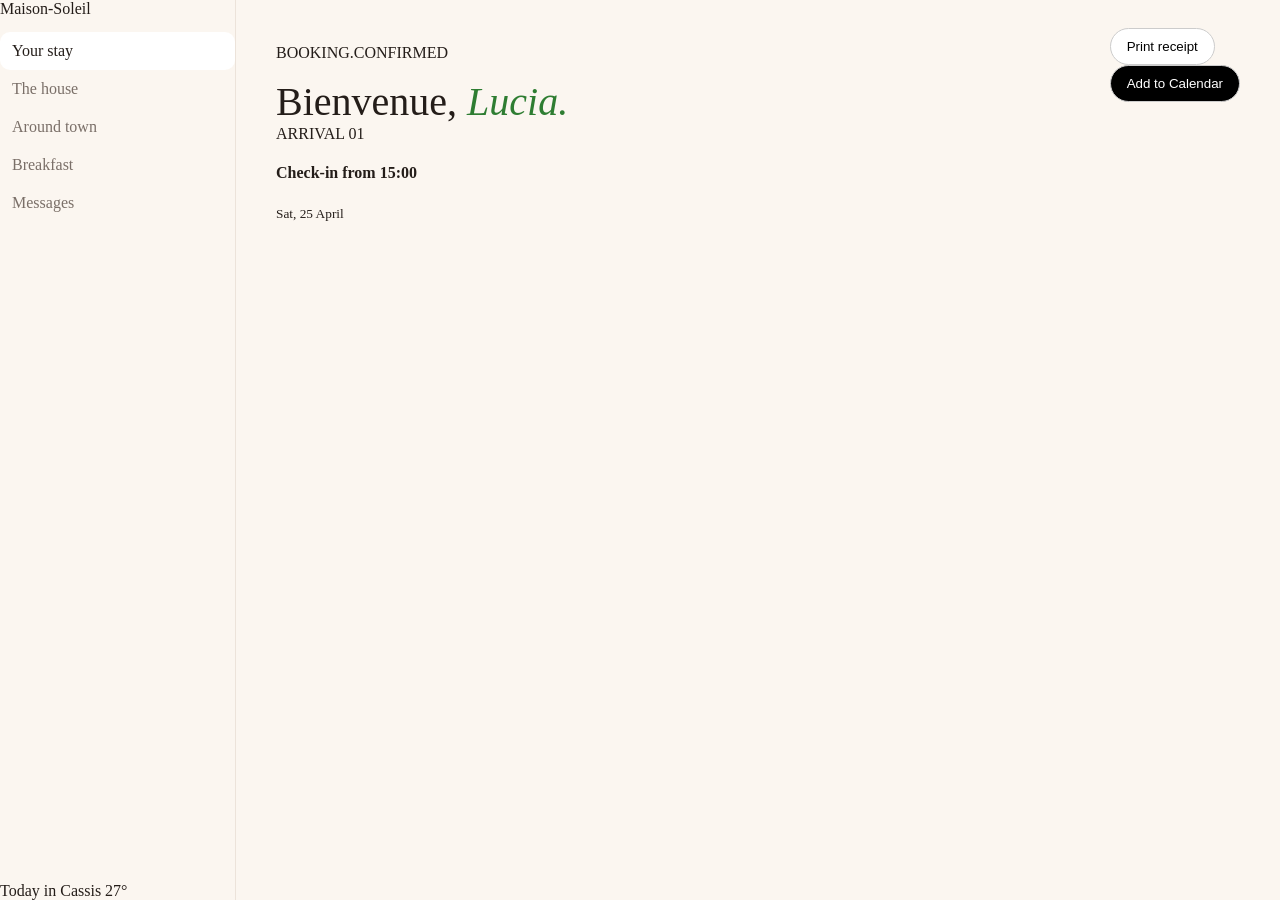
==== maison-soleil/index.html @ 10926ec3 "Adding my initial project setup files" ====
<!DOCTYPE html>
<html lang="en">
<head>
    <meta charset="UTF-8">
    <meta name="viewport" content="width=device-width, initial-scale=1.0">
    <title>Maison-soleil</title>
    <link rel="stylesheet" href="style.css">
</head>
<body>
    <div class="app">
        <aside>
            <div class="brand">Maison-Soleil</div>
                <nav>
                <a href="#" class="on">Your stay</a>
                <a href="#">The house</a>
                <a href="#">Around town</a>
                <a href="#">Breakfast</a>
                <a href="#">Messages</a>
                </nav>
            <div class="weather">Today in Cassis 27°</div>
        </aside>

        <main>
            <div class="top">
                <div>
                    <p class="label">BOOKING.CONFIRMED</p>
                    <h1>Bienvenue, <em>Lucia.</em></h1>
                </div>
                <div class="buttons">
                    <button>Print receipt</button>
                    <button class="dark">Add to Calendar</button>
                </div>
            </div>
            <div class="highlights">
                <div class="highlight">
                    <div class="highlight-top">
                        <span>ARRIVAL</span>
                        <span>01</span>
                    </div>
                    <h4>Check-in from 15:00</h4>
                    <small>Sat, 25 April</small>
                </div>
            </div>
        </main>
    </div>
</body>
---- maison-soleil/style.css ----
.app{
    display: grid;
    grid-template-columns: 236px 1fr;
    min-height: 100vh;
}
body{
    margin: 0;
    background-color: #fbf6f0;
    color: #241d19;
}
aside {
    border-right: 1px solid #ece3da;
    display: flex;
    flex-direction: column;
    gap: 14px;
}
main{
    padding: 28px 40px;
}
.weather {
    margin-top: auto;
}
nav a {
    display: block;
    padding: 10px 12px;
    border-radius: 10px;
    color: #7a6f68;
    text-decoration: none;
}
nav a.on {
    background-color: white;
    color: #241d19;
}
.top {
    display: flex;
    justify-content: space-between;
}
button {
    padding: 10px 16px;
    border: 1px solid #cccccc;
    border-radius: 99px;
    background-color: white;
    cursor: pointer;
    display: flex;
    gap: 12px;
}
button.dark {
    background-color: black;
    color: white;
}
.page-top {
    display: flex;
    justify-content: space-between;
    align-items: flex-start;
}
h1 {
    font-size: 40px;
    font-weight: 400;
    margin: 6px 0 0;
}
h1 em {
    color: #2e7d32;
}
label {
    font-size: 11px;
    letter-spacing: 0.14em;
    color: #888888;
    margin: 0;
}
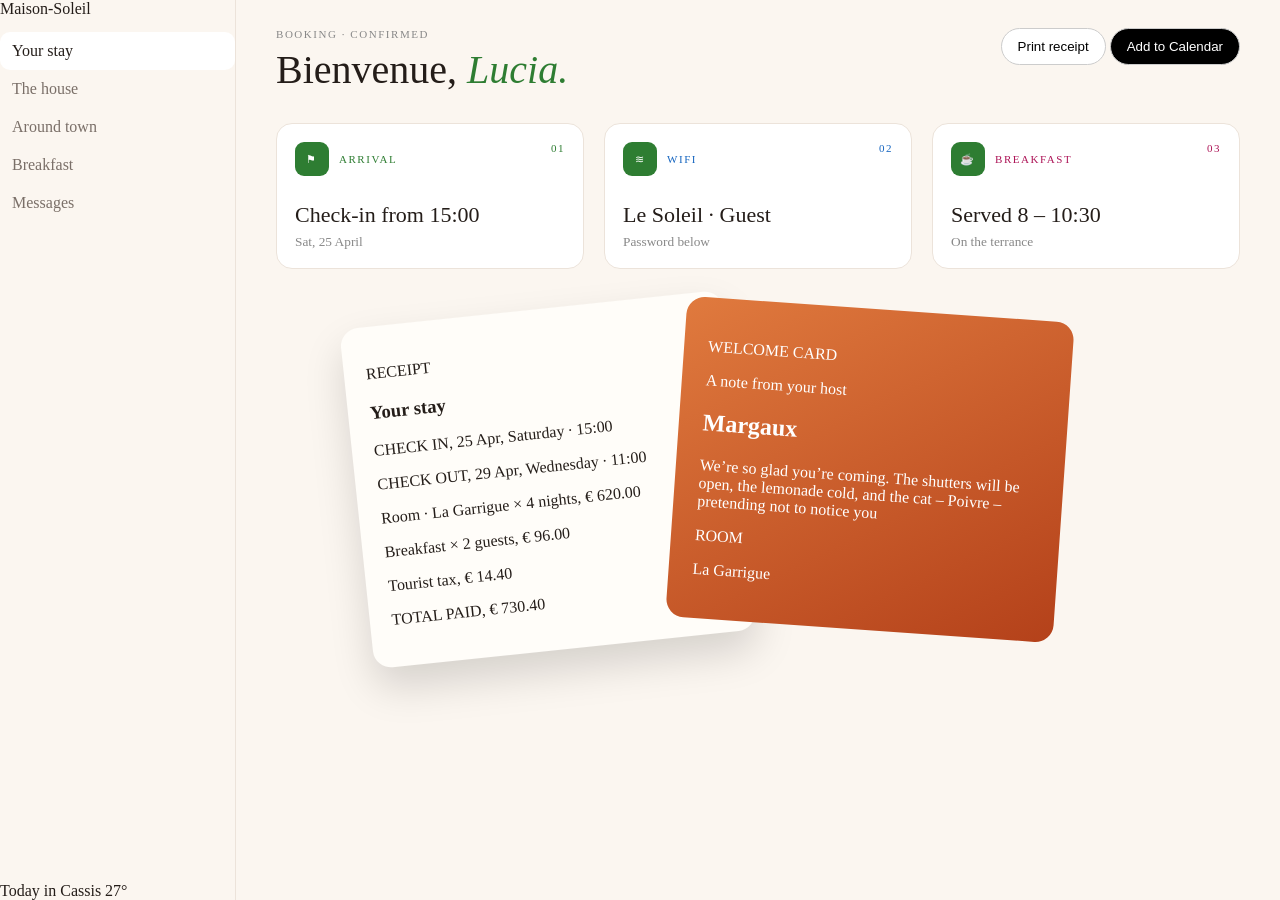
==== commit d924614d: "Photographic Assignment" ====
--- a/maison-soleil/index.html
+++ b/maison-soleil/index.html
@@ -23,7 +23,7 @@
         <main>
             <div class="top">
                 <div>
-                    <p class="label">BOOKING.CONFIRMED</p>
+                    <p class="label">BOOKING · CONFIRMED</p>
                     <h1>Bienvenue, <em>Lucia.</em></h1>
                 </div>
                 <div class="buttons">
@@ -31,14 +31,59 @@
                     <button class="dark">Add to Calendar</button>
                 </div>
             </div>
-            <div class="highlights">
-                <div class="highlight">
-                    <div class="highlight-top">
-                        <span>ARRIVAL</span>
-                        <span>01</span>
+            <div class="cards">
+                <div class="info c1">
+                    <div class="info-top">
+                        <div class="info-left">
+                            <div class="badge">⚑</div>
+                            <span>ARRIVAL</span>
+                        </div>
+                            <span>01</span>
                     </div>
                     <h4>Check-in from 15:00</h4>
                     <small>Sat, 25 April</small>
+                </div>
+                <div class="info c2">
+                    <div class="info-top">
+                        <div class="info-left">
+                            <div class="badge">≋</div>
+                            <span>WIFI</span>
+                        </div>
+                        <span>02</span>
+                    </div>
+                    <h4>Le Soleil · Guest</h4>
+                    <small>Password below</small>
+                </div> 
+                <div class="info c3">
+                    <div class="info-top">
+                        <div class="info-left">
+                            <div class="badge">☕</div>
+                            <span>BREAKFAST</span>
+                        </div>
+                            <span>03</span>
+                    </div>
+                    <h4>Served 8 – 10:30</h4>
+                    <small>On the terrance</small>
+                </div>
+                <div class="stage">
+                    <div class="receipt">
+                        <p class="small-label">RECEIPT</p>
+                        <h3>Your stay</h3>
+                        <p>CHECK IN, 25 Apr, Saturday · 15:00</p>
+                        <p>CHECK OUT, 29 Apr, Wednesday · 11:00</p>
+                        <p>Room · La Garrigue × 4 nights, € 620.00</p>
+                        <p>Breakfast × 2 guests, € 96.00</p>
+                        <p>Tourist tax, € 14.40</p>
+                        <p>TOTAL PAID, € 730.40</p>
+                    </div>
+                    <div class="welcome">
+                        <p class="small-label">WELCOME CARD</p>
+                        <p>A note from your host</p>
+                        <h2>Margaux</h2>
+                        <p>We’re so glad you’re coming. The shutters will be open, the lemonade cold, and the cat – Poivre – pretending not to notice you</p>
+                        <p class="small-label">ROOM</p>
+                        <p>La Garrigue</p>
+                    </div>
                 </div>
             </div>
         </main>
--- a/maison-soleil/style.css
+++ b/maison-soleil/style.css
@@ -34,6 +34,7 @@
 .top {
     display: flex;
     justify-content: space-between;
+    align-items: flex-start;
 }
 button {
     padding: 10px 16px;
@@ -41,17 +42,15 @@
     border-radius: 99px;
     background-color: white;
     cursor: pointer;
+
+.buttons {
     display: flex;
     gap: 12px;
+}
 }
 button.dark {
     background-color: black;
     color: white;
-}
-.page-top {
-    display: flex;
-    justify-content: space-between;
-    align-items: flex-start;
 }
 h1 {
     font-size: 40px;
@@ -61,10 +60,92 @@
 h1 em {
     color: #2e7d32;
 }
-label {
+.label {
     font-size: 11px;
     letter-spacing: 0.14em;
     color: #888888;
     margin: 0;
 }
-
+.cards {
+    display: grid;
+    grid-template-columns: repeat(3, 1fr);
+    gap: 20px;
+    margin-top: 30px;
+}
+.info {
+    background-color: white;
+    border: 1px solid #ece3da;
+    border-radius: 16px;
+    padding: 18px;
+}
+.info-top {
+    display: flex;
+    justify-content: space-between;
+    font-size: 11px;
+    letter-spacing: 0.14em;
+}
+.info h4 {
+    font-size: 22px;
+    font-weight: 400;
+    margin: 26px 0 4px;
+}
+.info small {
+    color: #888888;
+}
+.c1 .info-top {
+    color: #2e7d32;
+}
+.c2 .info-top {
+    color: #1565c0;
+}
+.c3 .info-top {
+    color: #ad1457;
+}
+.info-left {
+    display: flex;
+    align-items: center;
+    gap: 10px;
+}
+.badge {
+    height: 34px;
+    width: 34px;
+    border-radius: 9px;
+    background-color: #2e7d32;
+    color: white;
+    display: grid;
+    place-items: center;
+}
+.receipt {
+    width: 340px;
+    background-color: #fffdf9;
+    padding: 22px;
+    border-radius: 18px;
+    box-shadow: 0 20px 40px rgba(0, 0, 0, 0.15);
+    position: absolute;
+    top: 20px;
+    left: 80px;
+    transform: rotate(-6deg);
+    transition: transform 0.5s ease-in-out;
+}
+.welcome {
+    width: 340px;
+    padding: 24px;
+    border-radius: 18px;
+    color: white;
+    background: linear-gradient(150deg, #e07a3e, #b4411a);
+    position: absolute;
+    top: 20px;
+    left: 400px;
+    transform: rotate(4deg);
+    transition: transform 0.5s ease-in-out;
+}
+.stage {
+    position: relative;
+    height: 420px;
+}
+.stage:hover .receipt {
+    transform: translate(-60px) rotate(-10deg);
+}
+.stage:hover .welcome {
+    transform: translate(60px) rotate(8deg);
+}
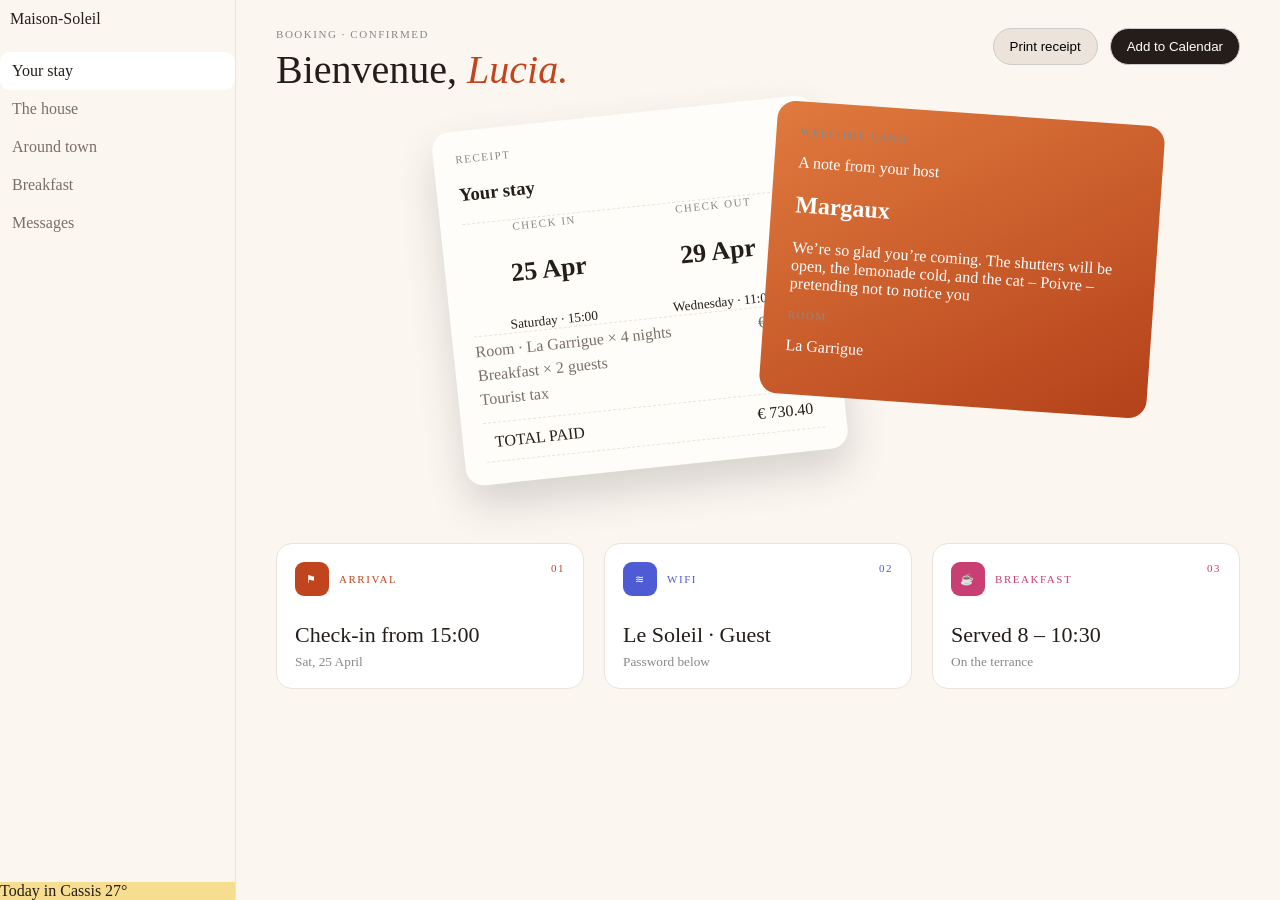
==== commit dacbbe95: "Added today[15/10]class" ====
--- a/maison-soleil/index.html
+++ b/maison-soleil/index.html
@@ -31,6 +31,53 @@
                     <button class="dark">Add to Calendar</button>
                 </div>
             </div>
+            <!-- Stage -->
+            <div class="stage">
+                <div class="receipt">
+                    <p class="small-label">RECEIPT</p>
+                    <h3>Your stay</h3>
+
+                    <div class="dates">
+                        <div>
+                            <p class="label">CHECK IN</p>
+                            <h3 class="big">25 Apr</h3> 
+                            <small>Saturday · 15:00</small>
+                        </div>
+                        <div>
+                            <p class="label">CHECK OUT</p>
+                            <h3 class="big">29 Apr</h3> 
+                            <small>Wednesday · 11:00</small>
+                        </div>
+                    </div>
+                    <!--  -->
+                    <div class="line">
+                        <span>Room · La Garrigue × 4 nights</span> 
+                        <span>€ 620.00</span>
+                    </div>
+                    <div class="line">
+                        <span>Breakfast × 2 guests</span> 
+                        <span>€ 96.00</span>
+                    </div>
+                    <div class="line">
+                        <span>Tourist tax</span> 
+                        <span>€ 14.40</span>
+                    </div>
+                    <div class="sum">
+                        <span>TOTAL PAID</span>
+                        <span>€ 730.40</span>
+                    </div>
+                </div>
+
+                <div class="welcome">
+                    <p class="small-label">WELCOME CARD</p>
+                    <p>A note from your host</p>
+                    <h2>Margaux</h2>
+                    <p>We’re so glad you’re coming. The shutters will be open, the lemonade cold, and the cat – Poivre – pretending not to notice you</p>
+                    <p class="small-label">ROOM</p>
+                    <p>La Garrigue</p>
+                </div>
+            </div>
+            <!--  -->
             <div class="cards">
                 <div class="info c1">
                     <div class="info-top">
@@ -65,27 +112,8 @@
                     <h4>Served 8 – 10:30</h4>
                     <small>On the terrance</small>
                 </div>
-                <div class="stage">
-                    <div class="receipt">
-                        <p class="small-label">RECEIPT</p>
-                        <h3>Your stay</h3>
-                        <p>CHECK IN, 25 Apr, Saturday · 15:00</p>
-                        <p>CHECK OUT, 29 Apr, Wednesday · 11:00</p>
-                        <p>Room · La Garrigue × 4 nights, € 620.00</p>
-                        <p>Breakfast × 2 guests, € 96.00</p>
-                        <p>Tourist tax, € 14.40</p>
-                        <p>TOTAL PAID, € 730.40</p>
-                    </div>
-                    <div class="welcome">
-                        <p class="small-label">WELCOME CARD</p>
-                        <p>A note from your host</p>
-                        <h2>Margaux</h2>
-                        <p>We’re so glad you’re coming. The shutters will be open, the lemonade cold, and the cat – Poivre – pretending not to notice you</p>
-                        <p class="small-label">ROOM</p>
-                        <p>La Garrigue</p>
-                    </div>
+                    
                 </div>
-            </div>
         </main>
     </div>
 </body>
--- a/maison-soleil/style.css
+++ b/maison-soleil/style.css
@@ -40,16 +40,15 @@
     padding: 10px 16px;
     border: 1px solid #cccccc;
     border-radius: 99px;
-    background-color: white;
+    background-color: #ece3da;
     cursor: pointer;
-
+}
 .buttons {
     display: flex;
     gap: 12px;
 }
-}
 button.dark {
-    background-color: black;
+    background-color: #241d19;
     color: white;
 }
 h1 {
@@ -58,7 +57,7 @@
     margin: 6px 0 0;
 }
 h1 em {
-    color: #2e7d32;
+    color: #c0451f;
 }
 .label {
     font-size: 11px;
@@ -66,6 +65,24 @@
     color: #888888;
     margin: 0;
 }
+.small-label {
+    font-size: 11px;
+    letter-spacing: 0.14em;
+    color: #888888;
+    margin: 0;
+}
+.big {
+    font-size: 26px;
+}
+
+.brand {
+    padding: 10px;
+}
+
+.weather {
+    background-color: #f6dd8f;
+}
+
 .cards {
     display: grid;
     grid-template-columns: repeat(3, 1fr);
@@ -93,14 +110,24 @@
     color: #888888;
 }
 .c1 .info-top {
-    color: #2e7d32;
+    color: #c0451f;
 }
 .c2 .info-top {
-    color: #1565c0;
+    color: #4f5bd5;
 }
 .c3 .info-top {
-    color: #ad1457;
-}
+    color: #c93f74;
+}
+.c1 .badge {
+    background-color: #c0451f;
+}
+.c2 .badge {
+    background-color: #4f5bd5;
+}
+.c3 .badge {
+    background-color: #c93f74;
+}
+
 .info-left {
     display: flex;
     align-items: center;
@@ -110,7 +137,6 @@
     height: 34px;
     width: 34px;
     border-radius: 9px;
-    background-color: #2e7d32;
     color: white;
     display: grid;
     place-items: center;
@@ -123,8 +149,8 @@
     box-shadow: 0 20px 40px rgba(0, 0, 0, 0.15);
     position: absolute;
     top: 20px;
-    left: 80px;
-    transform: rotate(-6deg);
+    left: 50%;
+    transform: translate(-310px) rotate(-6deg);
     transition: transform 0.5s ease-in-out;
 }
 .welcome {
@@ -135,8 +161,8 @@
     background: linear-gradient(150deg, #e07a3e, #b4411a);
     position: absolute;
     top: 20px;
-    left: 400px;
-    transform: rotate(4deg);
+    left: 50%;
+    transform: translate(10px) rotate(4deg);
     transition: transform 0.5s ease-in-out;
 }
 .stage {
@@ -144,8 +170,31 @@
     height: 420px;
 }
 .stage:hover .receipt {
-    transform: translate(-60px) rotate(-10deg);
+    transform: translate(-350px) rotate(-10deg);
 }
 .stage:hover .welcome {
-    transform: translate(60px) rotate(8deg);
+    transform: translate(50px) rotate(8deg);
+}
+.line {
+    display: flex;
+    justify-content: space-between;
+    margin: 6px 0;
+    color: #7a6f68;
+}
+.dates {
+    display: flex;
+    justify-content: space-around;
+    text-align: center;
+    border-top: 1px dashed #ece3da;
+    border-bottom: 1px dashed #ece3da;
+    margin-top: 14px 0px;
+    padding-top: 12px 0px;
+}
+.sum {
+    display: flex;
+    justify-content: space-between;
+    border-top: 1px dashed #ece3da;
+    border-bottom: 1px dashed #ece3da; 
+    margin-top: 14px;
+    padding: 10px 10px;
 }
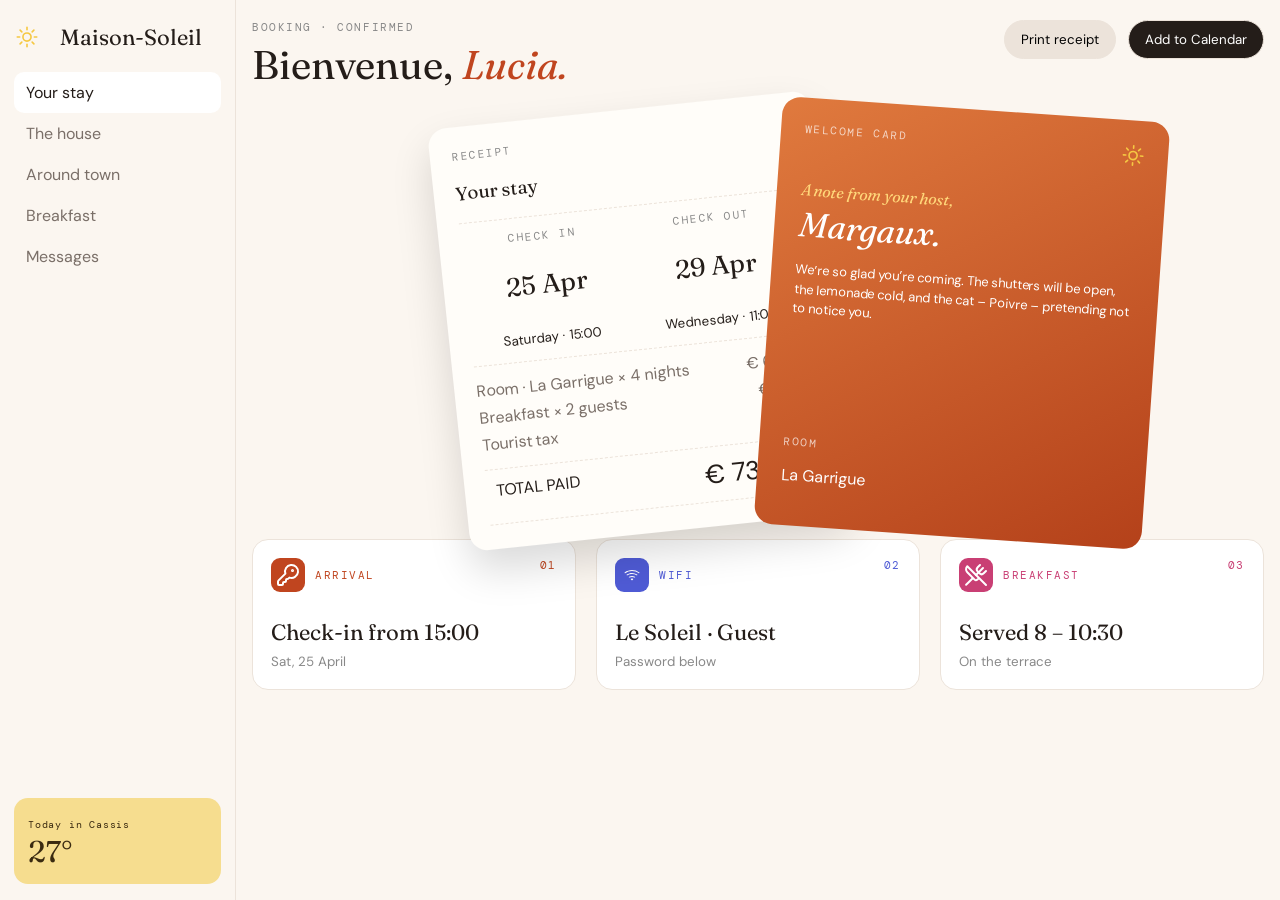
==== commit 571302b1: "Completed Maison-soleil" ====
--- a/maison-soleil/index.html
+++ b/maison-soleil/index.html
@@ -5,11 +5,20 @@
     <meta name="viewport" content="width=device-width, initial-scale=1.0">
     <title>Maison-soleil</title>
     <link rel="stylesheet" href="style.css">
+    <link rel="preconnect" href="https://fonts.googleapis.com">
+    <link rel="preconnect" href="https://fonts.gstatic.com" crossorigin>
+    <link href="https://fonts.googleapis.com/css2?family=Fraunces:ital,opsz,wght@0,9..144,400;1,9..144,400&family=DM+Sans:wght@400;500&family=DM+Mono&display=swap" rel="stylesheet">
 </head>
 <body>
     <div class="app">
         <aside>
-            <div class="brand">Maison-Soleil</div>
+            <div class="logo">
+                <div class="brand-sun"><svg xmlns="http://www.w3.org/2000/svg" fill="none" viewBox="0 0 24 24" stroke-width="1.5" stroke="currentColor" class="size-6">
+                            <path stroke-linecap="round" stroke-linejoin="round" d="M12 3v2.25m6.364.386-1.591 1.591M21 12h-2.25m-.386 6.364-1.591-1.591M12 18.75V21m-4.773-4.227-1.591 1.591M5.25 12H3m4.227-4.773L5.636 5.636M15.75 12a3.75 3.75 0 1 1-7.5 0 3.75 3.75 0 0 1 7.5 0Z" />
+                            </svg>
+                </div>
+                <div class="brand">Maison-Soleil</div>
+            </div>
                 <nav>
                 <a href="#" class="on">Your stay</a>
                 <a href="#">The house</a>
@@ -17,7 +26,10 @@
                 <a href="#">Breakfast</a>
                 <a href="#">Messages</a>
                 </nav>
-            <div class="weather">Today in Cassis 27°</div>
+            <div class="weather">
+                <span class="weather-label">Today in Cassis</span>
+                <strong class="weather-temp">27°</strong>
+            </div>
         </aside>
 
         <main>
@@ -64,17 +76,23 @@
                     </div>
                     <div class="sum">
                         <span>TOTAL PAID</span>
-                        <span>€ 730.40</span>
+                        <span class="amount">€ 730.40</span>
                     </div>
                 </div>
 
                 <div class="welcome">
+                    <div class="sun"><svg xmlns="http://www.w3.org/2000/svg" fill="none" viewBox="0 0 24 24" stroke-width="1.5" stroke="currentColor" class="size-6">
+                        <path stroke-linecap="round" stroke-linejoin="round" d="M12 3v2.25m6.364.386-1.591 1.591M21 12h-2.25m-.386 6.364-1.591-1.591M12 18.75V21m-4.773-4.227-1.591 1.591M5.25 12H3m4.227-4.773L5.636 5.636M15.75 12a3.75 3.75 0 1 1-7.5 0 3.75 3.75 0 0 1 7.5 0Z" />
+                        </svg>
+                    </div>
                     <p class="small-label">WELCOME CARD</p>
-                    <p>A note from your host</p>
-                    <h2>Margaux</h2>
-                    <p>We’re so glad you’re coming. The shutters will be open, the lemonade cold, and the cat – Poivre – pretending not to notice you</p>
-                    <p class="small-label">ROOM</p>
-                    <p>La Garrigue</p>
+                    <p class="note">A note from your host,</p>
+                    <h2>Margaux.</h2>
+                    <p class="msg">We’re so glad you’re coming. The shutters will be open, the lemonade cold, and the cat – Poivre – pretending not to notice you.</p>
+                    <div class="room">
+                        <p class="small-label">ROOM</p>
+                        <p>La Garrigue</p>
+                    </div>
                 </div>
             </div>
             <!--  -->
@@ -82,7 +100,8 @@
                 <div class="info c1">
                     <div class="info-top">
                         <div class="info-left">
-                            <div class="badge">⚑</div>
+                            <div class="badge"><svg xmlns="http://www.w3.org/2000/svg" width="24" height="24" viewBox="0 0 24 24" fill="none" stroke="currentColor" stroke-width="2" stroke-linecap="round" stroke-linejoin="round" class="lucide lucide-key-round preview-icon"><path d="M2.586 17.414A2 2 0 0 0 2 18.828V21a1 1 0 0 0 1 1h3a1 1 0 0 0 1-1v-1a1 1 0 0 1 1-1h1a1 1 0 0 0 1-1v-1a1 1 0 0 1 1-1h.172a2 2 0 0 0 1.414-.586l.814-.814a6.5 6.5 0 1 0-4-4z"/><circle cx="16.5" cy="7.5" r=".5" fill="currentColor"/></svg>
+                            </div>
                             <span>ARRIVAL</span>
                         </div>
                             <span>01</span>
@@ -93,7 +112,11 @@
                 <div class="info c2">
                     <div class="info-top">
                         <div class="info-left">
-                            <div class="badge">≋</div>
+                            <div class="badge"><svg xmlns="http://www.w3.org/2000/svg" width="16" height="16" fill="currentColor" class="bi bi-wifi" viewBox="0 0 16 16">
+                                                <path d="M15.384 6.115a.485.485 0 0 0-.047-.736A12.44 12.44 0 0 0 8 3C5.259 3 2.723 3.882.663 5.379a.485.485 0 0 0-.048.736.52.52 0 0 0 .668.05A11.45 11.45 0 0 1 8 4c2.507 0 4.827.802 6.716 2.164.205.148.49.13.668-.049"/>
+                                                <path d="M13.229 8.271a.482.482 0 0 0-.063-.745A9.46 9.46 0 0 0 8 6c-1.905 0-3.68.56-5.166 1.526a.48.48 0 0 0-.063.745.525.525 0 0 0 .652.065A8.46 8.46 0 0 1 8 7a8.46 8.46 0 0 1 4.576 1.336c.206.132.48.108.653-.065m-2.183 2.183c.226-.226.185-.605-.1-.75A6.5 6.5 0 0 0 8 9c-1.06 0-2.062.254-2.946.704-.285.145-.326.524-.1.75l.015.015c.16.16.407.19.611.09A5.5 5.5 0 0 1 8 10c.868 0 1.69.201 2.42.56.203.1.45.07.61-.091zM9.06 12.44c.196-.196.198-.52-.04-.66A2 2 0 0 0 8 11.5a2 2 0 0 0-1.02.28c-.238.14-.236.464-.04.66l.706.706a.5.5 0 0 0 .707 0l.707-.707z"/>
+                                                </svg>
+                            </div>
                             <span>WIFI</span>
                         </div>
                         <span>02</span>
@@ -104,16 +127,17 @@
                 <div class="info c3">
                     <div class="info-top">
                         <div class="info-left">
-                            <div class="badge">☕</div>
+                            <div class="badge"><svg xmlns="http://www.w3.org/2000/svg" width="24" height="24" viewBox="0 0 24 24" fill="none" stroke="currentColor" stroke-width="2" stroke-linecap="round" stroke-linejoin="round" class="lucide lucide-utensils-crossed preview-icon"><path d="m16 2-2.3 2.3a3 3 0 0 0 0 4.2l1.8 1.8a3 3 0 0 0 4.2 0L22 8"/><path d="M15 15 3.3 3.3a4.2 4.2 0 0 0 0 6l7.3 7.3c.7.7 2 .7 2.8 0L15 15Zm0 0 7 7"/><path d="m2.1 21.8 6.4-6.3"/><path d="m19 5-7 7"/></svg></div>
                             <span>BREAKFAST</span>
                         </div>
                             <span>03</span>
                     </div>
                     <h4>Served 8 – 10:30</h4>
-                    <small>On the terrance</small>
+                    <small>On the terrace</small>
                 </div>
                     
                 </div>
         </main>
     </div>
-</body>+</body>
+</html>
--- a/maison-soleil/style.css
+++ b/maison-soleil/style.css
@@ -4,18 +4,23 @@
     min-height: 100vh;
 }
 body{
+    font-family: "DM Sans", system-ui, sans-serif;
     margin: 0;
     background-color: #fbf6f0;
     color: #241d19;
 }
+.label, .small-label, .info-top {
+    font-family: "DM Mono", monospace;
+}
 aside {
     border-right: 1px solid #ece3da;
     display: flex;
     flex-direction: column;
     gap: 14px;
+    padding: 16px 14px;
 }
 main{
-    padding: 28px 40px;
+    padding: 20px 16px;
 }
 .weather {
     margin-top: auto;
@@ -38,10 +43,11 @@
 }
 button {
     padding: 10px 16px;
-    border: 1px solid #cccccc;
+    border: 1px solid #ece3da;
     border-radius: 99px;
     background-color: #ece3da;
     cursor: pointer;
+    font-family: inherit;
 }
 .buttons {
     display: flex;
@@ -58,6 +64,11 @@
 }
 h1 em {
     color: #c0451f;
+}
+
+h1, h2, h3, h4 {
+    font-family:"Fraunces", Georgia, serif;
+    font-weight: 400;
 }
 .label {
     font-size: 11px;
@@ -71,18 +82,38 @@
     color: #888888;
     margin: 0;
 }
+.welcome .small-label {
+    color: rgba(255, 255, 255, 0.7);
+}
 .big {
     font-size: 26px;
 }
 
 .brand {
     padding: 10px;
+    font-family: "Fraunces", Georgia, serif;
+    font-size: 22px;
+    line-height: 1;
 }
 
 .weather {
     background-color: #f6dd8f;
-}
-
+    padding: 14px;
+    border-radius: 14px;
+    color: #3a2a10;
+}
+
+.weather-label {
+    font-family: "DM Mono", monospace;
+    font-size: 10px;
+    letter-spacing: 0.08em;
+}
+.weather-temp {
+    display: block;
+    font-family: "Fraunces", Georgia, serif;
+    font-size: 30px;
+    font-weight: 400;
+}
 .cards {
     display: grid;
     grid-template-columns: repeat(3, 1fr);
@@ -153,7 +184,13 @@
     transform: translate(-310px) rotate(-6deg);
     transition: transform 0.5s ease-in-out;
 }
+
+.receipt, .welcome {
+    height: 380px;
+}
 .welcome {
+    display: flex;
+    flex-direction: column;
     width: 340px;
     padding: 24px;
     border-radius: 18px;
@@ -165,16 +202,63 @@
     transform: translate(10px) rotate(4deg);
     transition: transform 0.5s ease-in-out;
 }
+
+.room {
+    margin-top: auto;
+}
+
+.sun{
+    position: absolute;
+    top: 22px;
+    right: 22px;
+    width: 26px;
+    height: 26px;
+    color: #f5c842;
+}
+
+.logo {
+    display: flex;
+    align-items: center;
+    gap: 10px;
+}
+
+.brand-sun {
+    width: 26px;
+    height: 26px;
+    color: #f5c842;
+}
+
+.brand-sun svg {
+    width: 100%;
+    height: 100%;
+}
+.note {
+    font-family: "Fraunces", Georgia, serif;
+    font-style: italic;
+    color: #ffd77a;
+    margin: 44px 0 0;
+}
+.welcome h2 {
+    font-style: italic;
+    font-size: 34px;
+    margin: 4px 0 14px;
+}
+.msg {
+    font-size: 13px;
+    line-height: 1.5;
+    margin: 0;
+}
 .stage {
     position: relative;
     height: 420px;
 }
 .stage:hover .receipt {
-    transform: translate(-350px) rotate(-10deg);
+    transform: translateX(-350px) rotate(-10deg);
 }
 .stage:hover .welcome {
-    transform: translate(50px) rotate(8deg);
-}
+    transform: translateX(50px) rotate(8deg);
+}
+
 .line {
     display: flex;
     justify-content: space-between;
@@ -187,8 +271,8 @@
     text-align: center;
     border-top: 1px dashed #ece3da;
     border-bottom: 1px dashed #ece3da;
-    margin-top: 14px 0px;
-    padding-top: 12px 0px;
+    margin: 14px 0px;
+    padding: 12px 0px;
 }
 .sum {
     display: flex;
@@ -197,4 +281,29 @@
     border-bottom: 1px dashed #ece3da; 
     margin-top: 14px;
     padding: 10px 10px;
+}
+.amount {
+    font-size: 26px;
+}
+
+@media (max-width: 800px) {
+    .app {
+        grid-template-columns: 1fr;
+    }
+    .cards {
+        grid-template-columns: 1fr;
+    }
+    .stage {
+        height: auto;
+    }
+    .receipt, .welcome {
+        position: static;
+        transform: none;
+        width: 100%;
+        max-width: 800px;
+        margin: 0 auto 16px;
+    }
+    .stage:hover .receipt, .stage:hover .welcome {
+        transform: none;
+    }
 }
